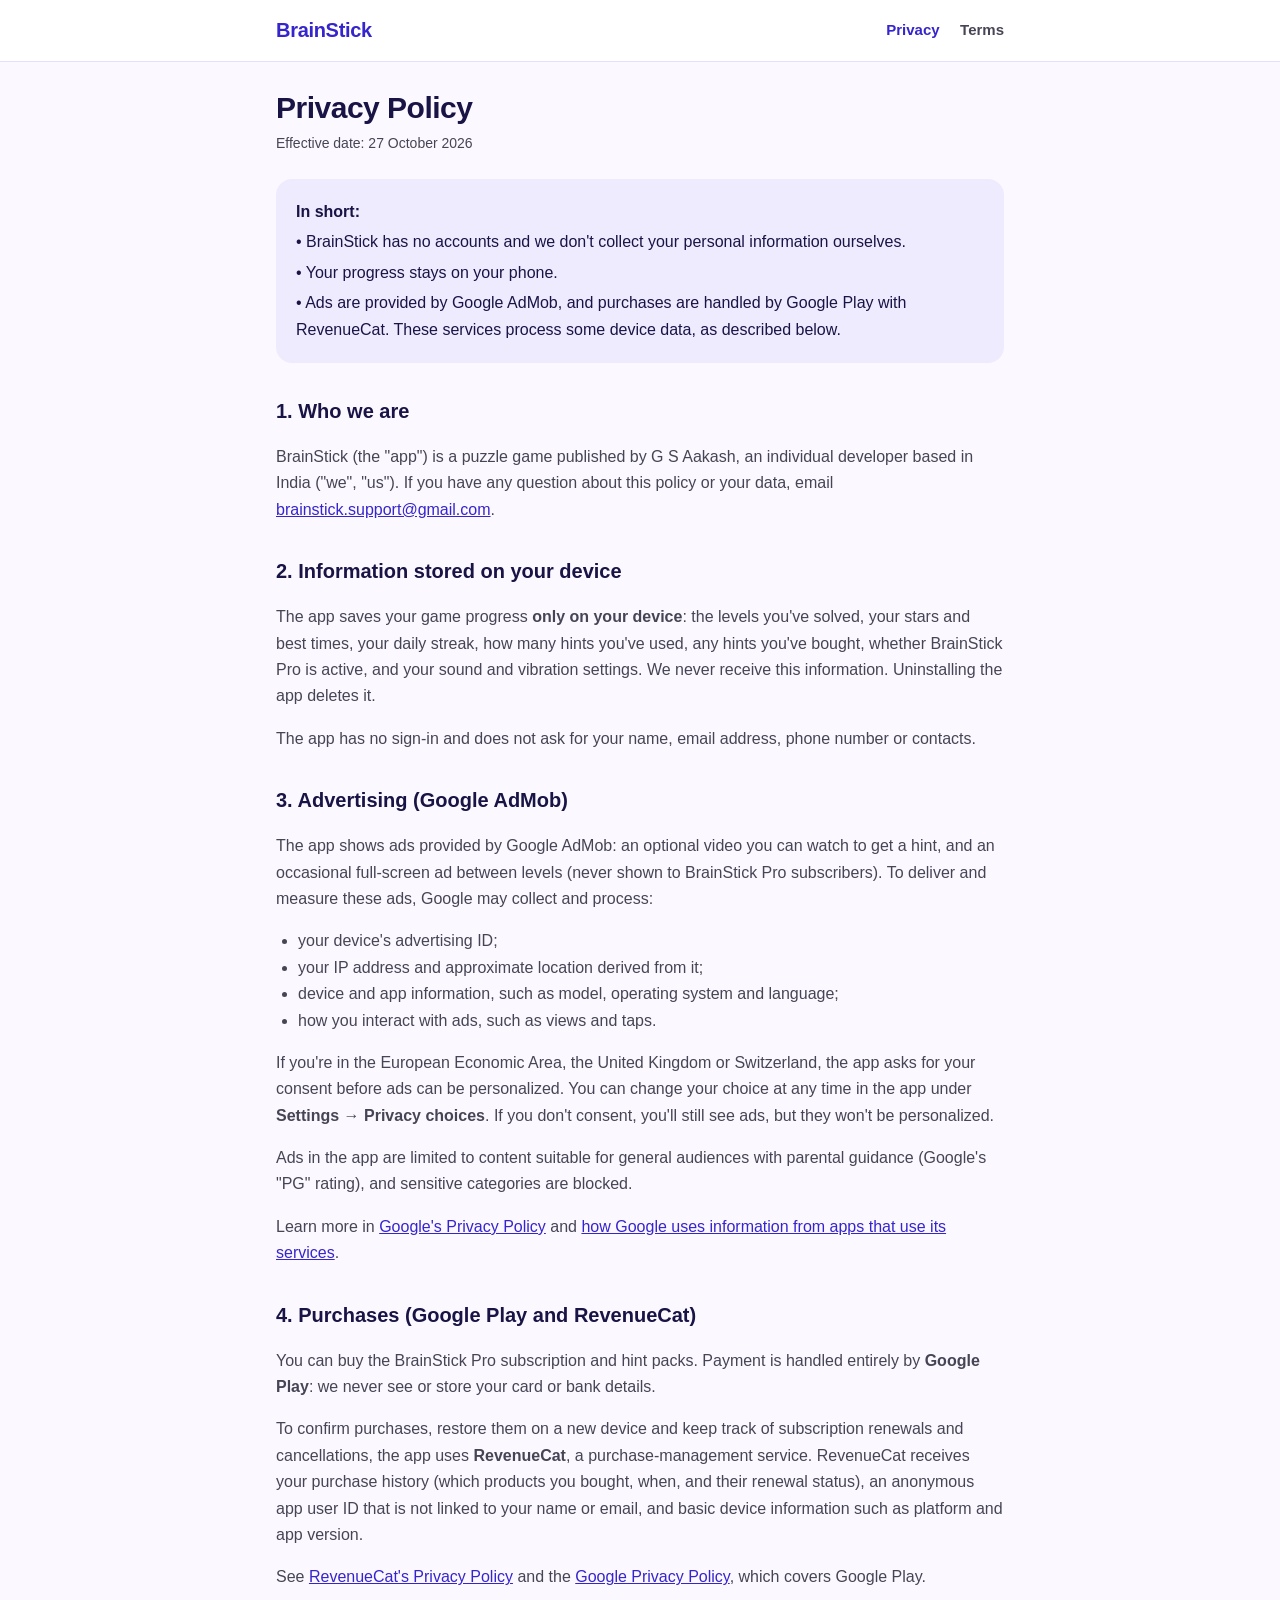
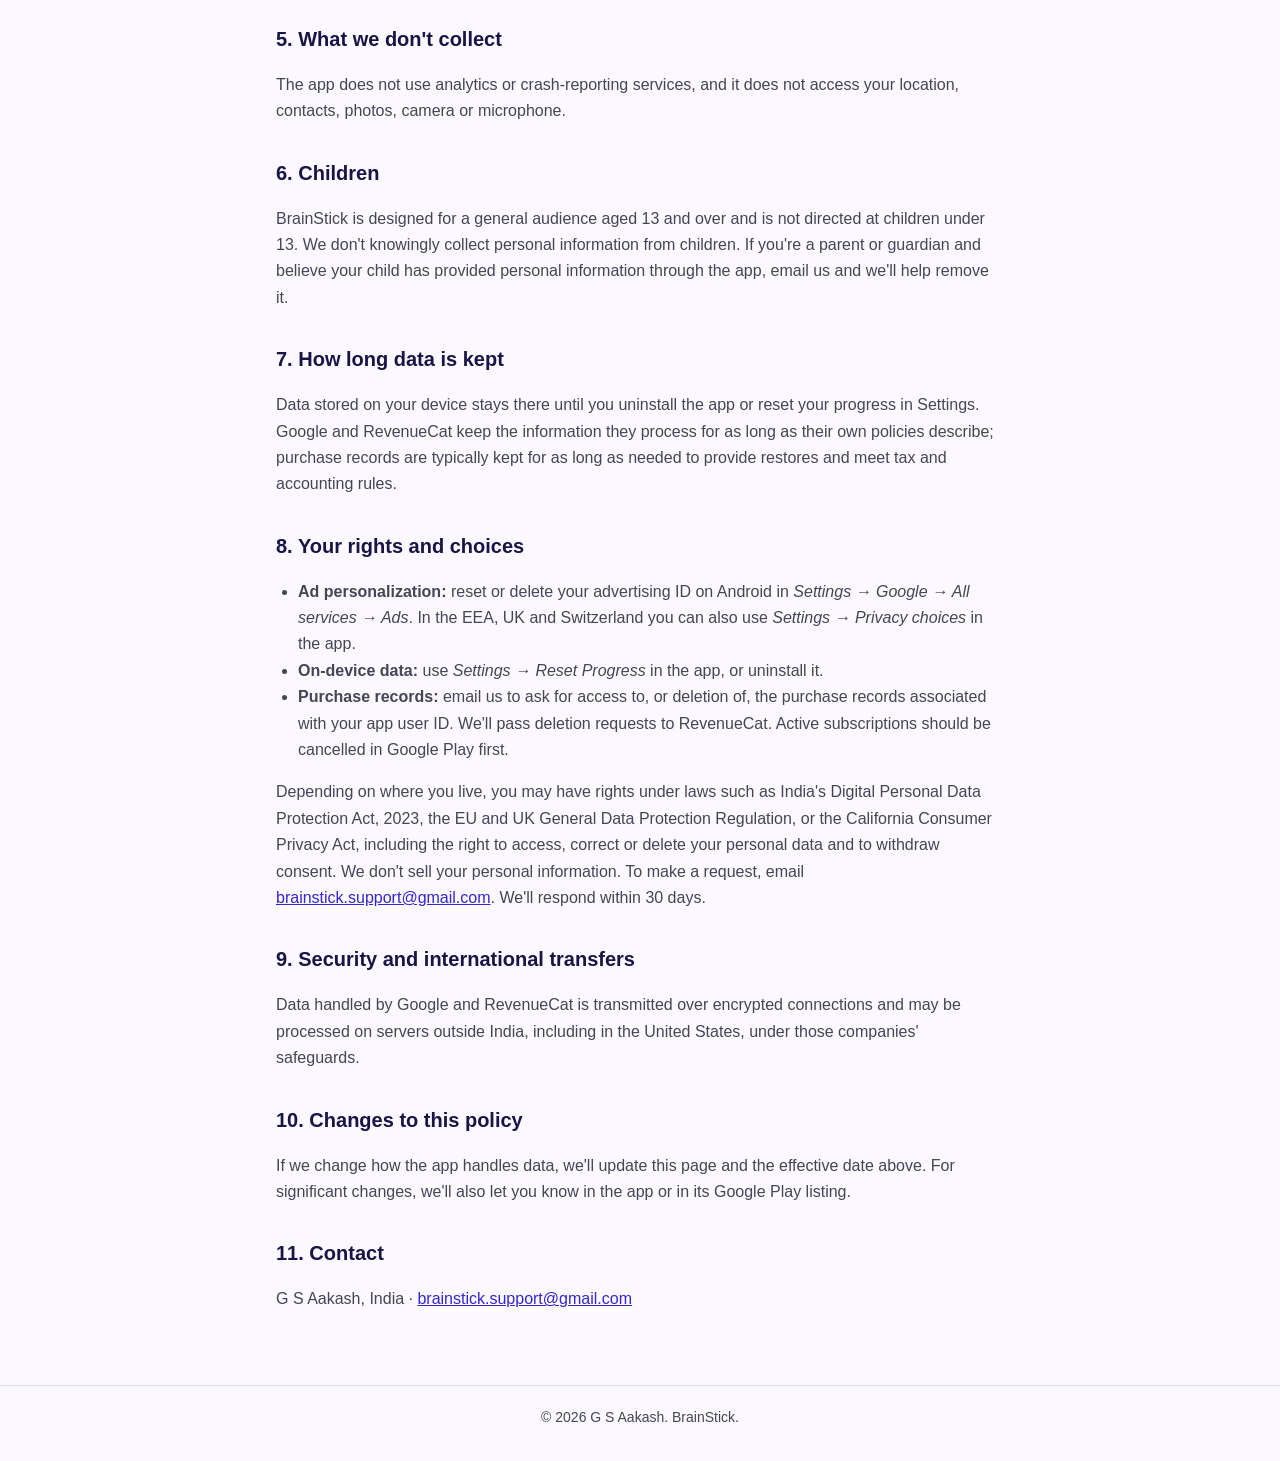
==== privacy.html @ b2e9b227 "Add files via upload" ====
<!doctype html>
<!--
  Template written to match how the BrainStick app works (on-device storage, AdMob, RevenueCat).
  It is not legal advice: review it, and update it whenever the app starts using new services or data.
-->
<html lang="en">
  <head>
    <meta charset="utf-8" />
    <meta name="viewport" content="width=device-width, initial-scale=1" />
    <title>Privacy Policy · BrainStick</title>
    <meta name="description" content="How the BrainStick game handles your data." />
    <link rel="stylesheet" href="style.css" />
  </head>
  <body>
    <header>
      <div class="bar">
        <a class="brand" href="./">BrainStick</a>
        <nav>
          <a href="privacy.html" aria-current="page">Privacy</a>
          <a href="terms.html">Terms</a>
        </nav>
      </div>
    </header>

    <main>
      <h1>Privacy Policy</h1>
      <p class="meta">Effective date: 27 October 2026</p>

      <div class="summary">
        <p><strong>In short:</strong></p>
        <p>• BrainStick has no accounts and we don't collect your personal information ourselves.</p>
        <p>• Your progress stays on your phone.</p>
        <p>• Ads are provided by Google AdMob, and purchases are handled by Google Play with RevenueCat. These services process some device data, as described below.</p>
      </div>

      <h2>1. Who we are</h2>
      <p>
        BrainStick (the "app") is a puzzle game published by G S Aakash, an individual developer based in India
        ("we", "us"). If you have any question about this policy or your data, email
        <a href="mailto:brainstick.support@gmail.com">brainstick.support@gmail.com</a>.
      </p>

      <h2>2. Information stored on your device</h2>
      <p>
        The app saves your game progress <strong>only on your device</strong>: the levels you've solved, your stars and
        best times, your daily streak, how many hints you've used, any hints you've bought, whether BrainStick Pro is
        active, and your sound and vibration settings. We never receive this information. Uninstalling the app deletes
        it.
      </p>
      <p>The app has no sign-in and does not ask for your name, email address, phone number or contacts.</p>

      <h2>3. Advertising (Google AdMob)</h2>
      <p>
        The app shows ads provided by Google AdMob: an optional video you can watch to get a hint, and an occasional
        full-screen ad between levels (never shown to BrainStick Pro subscribers). To deliver and measure these ads,
        Google may collect and process:
      </p>
      <ul>
        <li>your device's advertising ID;</li>
        <li>your IP address and approximate location derived from it;</li>
        <li>device and app information, such as model, operating system and language;</li>
        <li>how you interact with ads, such as views and taps.</li>
      </ul>
      <p>
        If you're in the European Economic Area, the United Kingdom or Switzerland, the app asks for your consent
        before ads can be personalized. You can change your choice at any time in the app under
        <strong>Settings → Privacy choices</strong>. If you don't consent, you'll still see ads, but they won't be
        personalized.
      </p>
      <p>
        Ads in the app are limited to content suitable for general audiences with parental guidance (Google's "PG"
        rating), and sensitive categories are blocked.
      </p>
      <p>
        Learn more in <a href="https://policies.google.com/privacy" rel="noopener">Google's Privacy Policy</a> and
        <a href="https://policies.google.com/technologies/partner-sites" rel="noopener">how Google uses information from
        apps that use its services</a>.
      </p>

      <h2>4. Purchases (Google Play and RevenueCat)</h2>
      <p>
        You can buy the BrainStick Pro subscription and hint packs. Payment is handled entirely by
        <strong>Google Play</strong>: we never see or store your card or bank details.
      </p>
      <p>
        To confirm purchases, restore them on a new device and keep track of subscription renewals and cancellations,
        the app uses <strong>RevenueCat</strong>, a purchase-management service. RevenueCat receives your purchase
        history (which products you bought, when, and their renewal status), an anonymous app user ID that is not
        linked to your name or email, and basic device information such as platform and app version.
      </p>
      <p>
        See <a href="https://www.revenuecat.com/privacy/" rel="noopener">RevenueCat's Privacy Policy</a> and the
        <a href="https://policies.google.com/privacy" rel="noopener">Google Privacy Policy</a>, which covers Google
        Play.
      </p>

      <h2>5. What we don't collect</h2>
      <p>
        The app does not use analytics or crash-reporting services, and it does not access your location, contacts,
        photos, camera or microphone.
      </p>

      <h2>6. Children</h2>
      <p>
        BrainStick is designed for a general audience aged 13 and over and is not directed at children under 13. We
        don't knowingly collect personal information from children. If you're a parent or guardian and believe your
        child has provided personal information through the app, email us and we'll help remove it.
      </p>

      <h2>7. How long data is kept</h2>
      <p>
        Data stored on your device stays there until you uninstall the app or reset your progress in Settings.
        Google and RevenueCat keep the information they process for as long as their own policies describe; purchase
        records are typically kept for as long as needed to provide restores and meet tax and accounting rules.
      </p>

      <h2>8. Your rights and choices</h2>
      <ul>
        <li>
          <strong>Ad personalization:</strong> reset or delete your advertising ID on Android in
          <em>Settings → Google → All services → Ads</em>. In the EEA, UK and Switzerland you can also use
          <em>Settings → Privacy choices</em> in the app.
        </li>
        <li><strong>On-device data:</strong> use <em>Settings → Reset Progress</em> in the app, or uninstall it.</li>
        <li>
          <strong>Purchase records:</strong> email us to ask for access to, or deletion of, the purchase records
          associated with your app user ID. We'll pass deletion requests to RevenueCat. Active subscriptions should be
          cancelled in Google Play first.
        </li>
      </ul>
      <p>
        Depending on where you live, you may have rights under laws such as India's Digital Personal Data Protection
        Act, 2023, the EU and UK General Data Protection Regulation, or the California Consumer Privacy Act, including
        the right to access, correct or delete your personal data and to withdraw consent. We don't sell your personal
        information. To make a request, email <a href="mailto:brainstick.support@gmail.com">brainstick.support@gmail.com</a>. We'll respond
        within 30 days.
      </p>

      <h2>9. Security and international transfers</h2>
      <p>
        Data handled by Google and RevenueCat is transmitted over encrypted connections and may be processed on servers
        outside India, including in the United States, under those companies' safeguards.
      </p>

      <h2>10. Changes to this policy</h2>
      <p>
        If we change how the app handles data, we'll update this page and the effective date above. For significant
        changes, we'll also let you know in the app or in its Google Play listing.
      </p>

      <h2>11. Contact</h2>
      <p>
        G S Aakash, India · <a href="mailto:brainstick.support@gmail.com">brainstick.support@gmail.com</a>
      </p>
    </main>

    <footer>© 2026 G S Aakash. BrainStick.</footer>
  </body>
</html>
---- style.css ----
:root {
  --canvas: #fcf8ff;
  --surface: #ffffff;
  --primary: #3525cd;
  --primary-soft: #efebff;
  --text: #181445;
  --text-muted: #464555;
  --border: #e3dfff;
}

* {
  box-sizing: border-box;
}

body {
  margin: 0;
  background: var(--canvas);
  color: var(--text);
  font-family: -apple-system, BlinkMacSystemFont, 'Segoe UI', Roboto, 'Helvetica Neue', Arial, sans-serif;
  font-size: 16px;
  line-height: 1.65;
}

header {
  background: var(--surface);
  border-bottom: 1px solid var(--border);
}

.bar {
  max-width: 760px;
  margin: 0 auto;
  padding: 14px 16px;
  display: flex;
  align-items: center;
  justify-content: space-between;
  gap: 12px;
  flex-wrap: wrap;
}

.brand {
  font-weight: 800;
  font-size: 20px;
  color: var(--primary);
  text-decoration: none;
  letter-spacing: -0.3px;
}

nav a {
  color: var(--text-muted);
  text-decoration: none;
  margin-left: 16px;
  font-weight: 600;
  font-size: 15px;
}

nav a:first-child {
  margin-left: 0;
}

nav a:hover,
nav a[aria-current='page'] {
  color: var(--primary);
}

main {
  max-width: 760px;
  margin: 0 auto;
  padding: 28px 16px 56px;
}

h1 {
  font-size: 30px;
  line-height: 1.2;
  margin: 0 0 6px;
  letter-spacing: -0.5px;
}

h2 {
  font-size: 20px;
  margin: 32px 0 8px;
}

h3 {
  font-size: 17px;
  margin: 20px 0 4px;
}

p,
li {
  color: var(--text-muted);
}

ul {
  padding-left: 22px;
}

a {
  color: var(--primary);
}

.meta {
  color: var(--text-muted);
  font-size: 14px;
  margin: 0 0 24px;
}

.card {
  background: var(--surface);
  border: 1px solid var(--border);
  border-radius: 16px;
  padding: 18px 20px;
  margin: 20px 0;
}

.summary {
  background: var(--primary-soft);
  border-radius: 16px;
  padding: 16px 20px;
  margin: 0 0 8px;
}

.summary p {
  margin: 4px 0;
  color: var(--text);
}

.hero {
  text-align: center;
  padding: 24px 0 8px;
}

.hero h1 {
  font-size: 40px;
  color: var(--primary);
}

.hero p {
  font-size: 18px;
}

.links {
  display: flex;
  gap: 12px;
  justify-content: center;
  flex-wrap: wrap;
  margin: 24px 0;
}

.button {
  display: inline-block;
  background: var(--primary);
  color: #ffffff;
  text-decoration: none;
  font-weight: 700;
  padding: 12px 22px;
  border-radius: 999px;
}

.button.secondary {
  background: var(--surface);
  color: var(--primary);
  border: 1.5px solid var(--primary);
}

footer {
  border-top: 1px solid var(--border);
  text-align: center;
  padding: 20px 16px 32px;
  font-size: 14px;
  color: var(--text-muted);
}
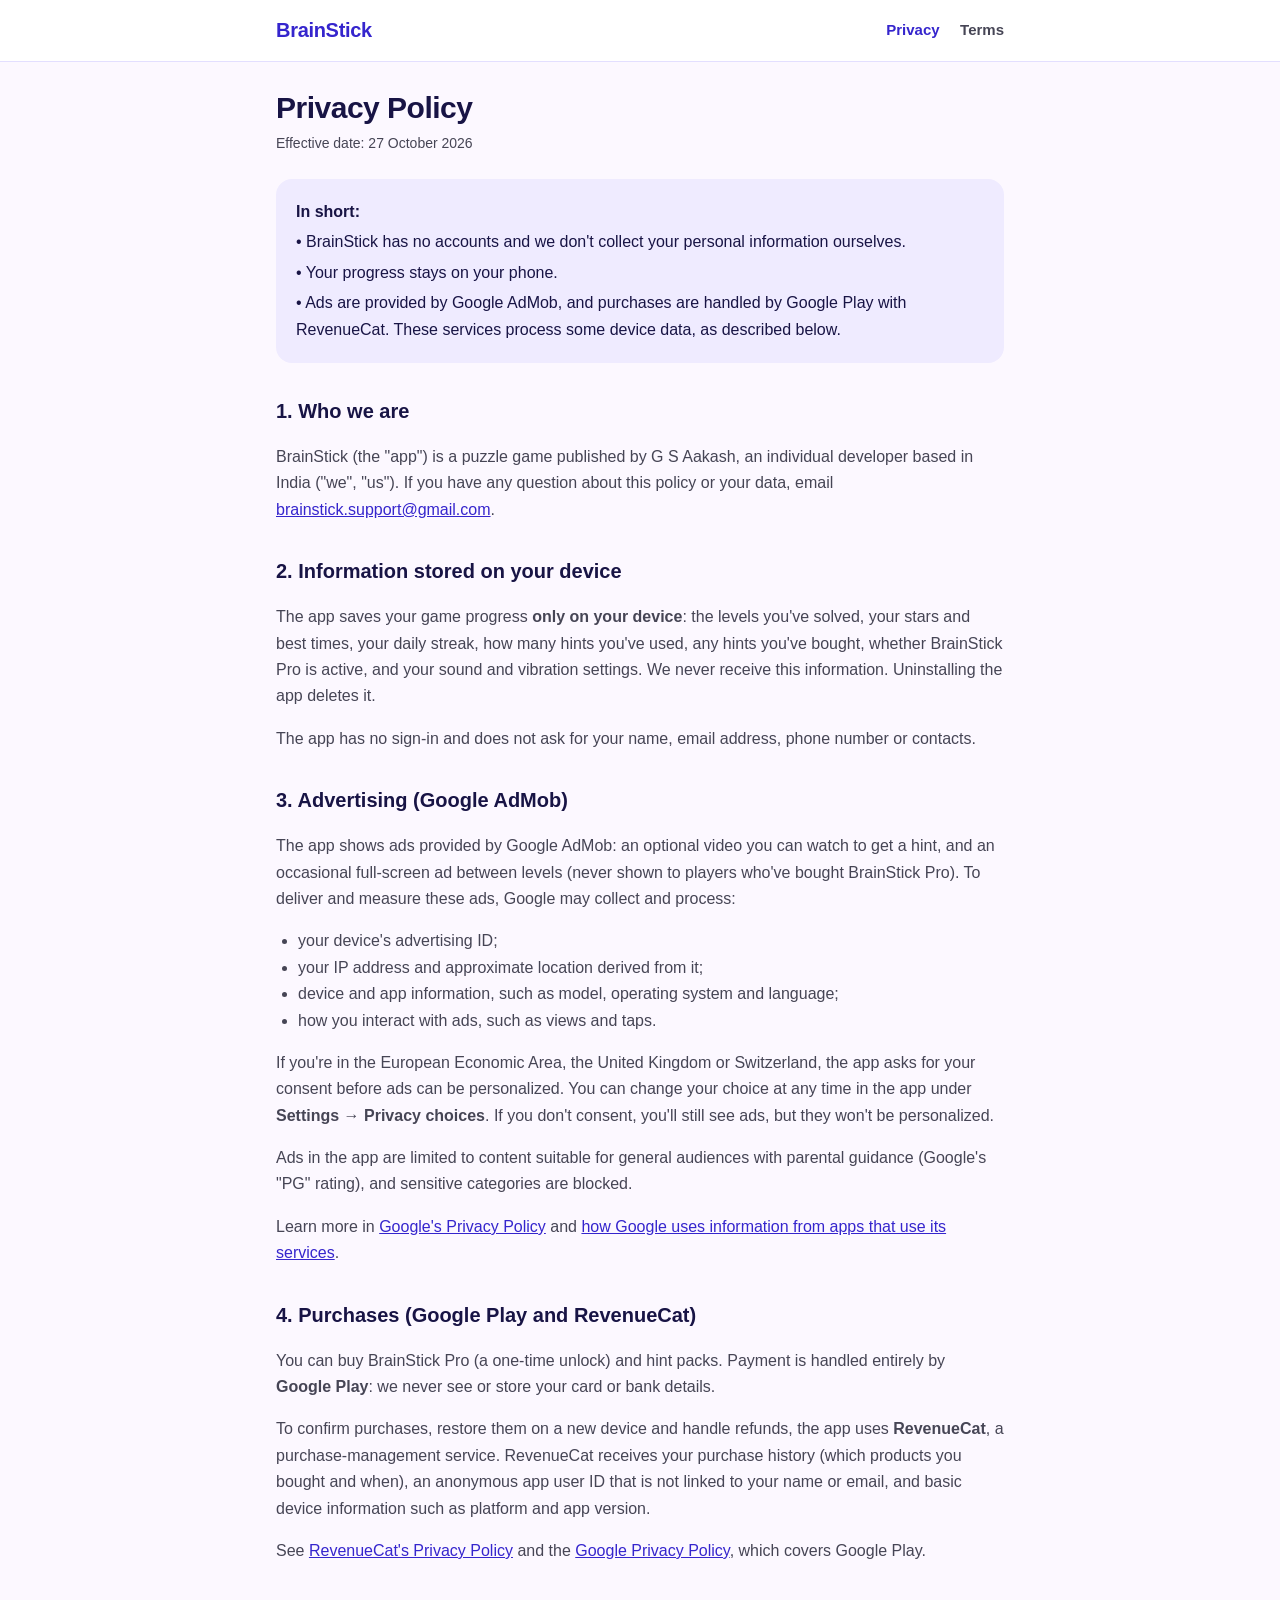
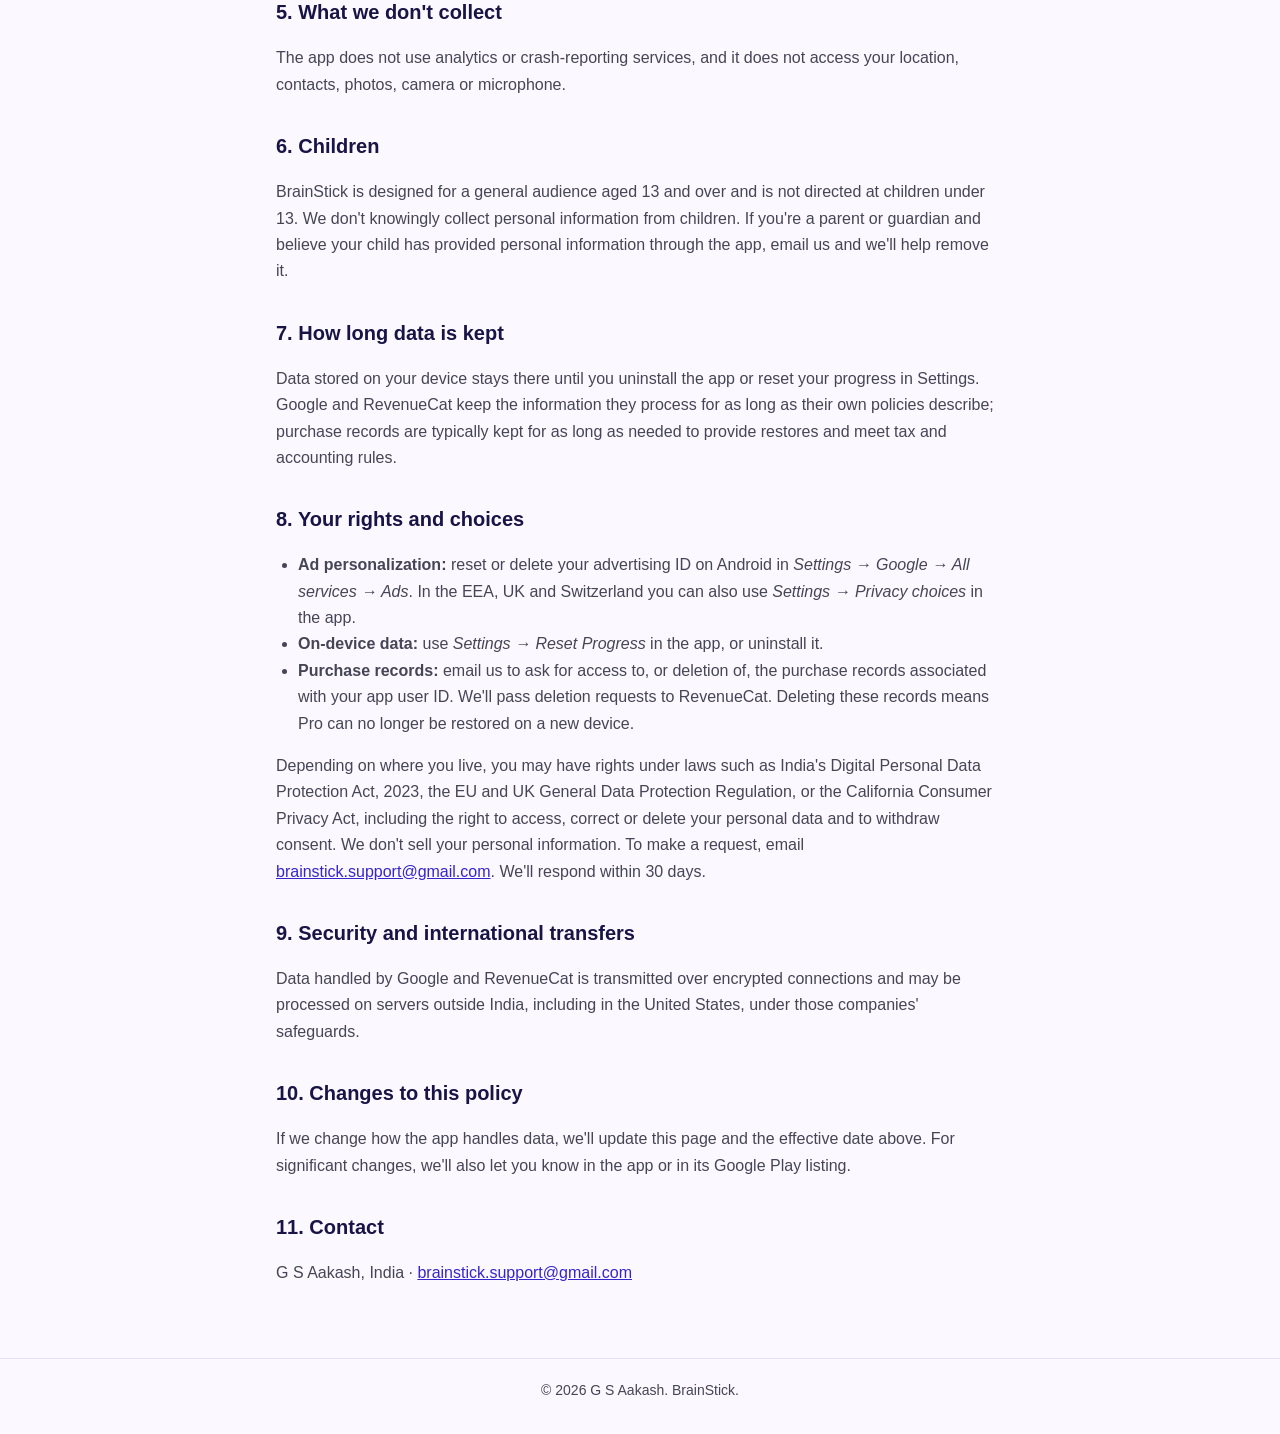
==== commit e8ed59b8: "Pro is now a one-time purchase: update terms, privacy and home page" ====
--- a/privacy.html
+++ b/privacy.html
@@ -52,7 +52,7 @@
       <h2>3. Advertising (Google AdMob)</h2>
       <p>
         The app shows ads provided by Google AdMob: an optional video you can watch to get a hint, and an occasional
-        full-screen ad between levels (never shown to BrainStick Pro subscribers). To deliver and measure these ads,
+        full-screen ad between levels (never shown to players who've bought BrainStick Pro). To deliver and measure these ads,
         Google may collect and process:
       </p>
       <ul>
@@ -79,13 +79,13 @@
 
       <h2>4. Purchases (Google Play and RevenueCat)</h2>
       <p>
-        You can buy the BrainStick Pro subscription and hint packs. Payment is handled entirely by
+        You can buy BrainStick Pro (a one-time unlock) and hint packs. Payment is handled entirely by
         <strong>Google Play</strong>: we never see or store your card or bank details.
       </p>
       <p>
-        To confirm purchases, restore them on a new device and keep track of subscription renewals and cancellations,
+        To confirm purchases, restore them on a new device and handle refunds,
         the app uses <strong>RevenueCat</strong>, a purchase-management service. RevenueCat receives your purchase
-        history (which products you bought, when, and their renewal status), an anonymous app user ID that is not
+        history (which products you bought and when), an anonymous app user ID that is not
         linked to your name or email, and basic device information such as platform and app version.
       </p>
       <p>
@@ -124,8 +124,8 @@
         <li><strong>On-device data:</strong> use <em>Settings → Reset Progress</em> in the app, or uninstall it.</li>
         <li>
           <strong>Purchase records:</strong> email us to ask for access to, or deletion of, the purchase records
-          associated with your app user ID. We'll pass deletion requests to RevenueCat. Active subscriptions should be
-          cancelled in Google Play first.
+          associated with your app user ID. We'll pass deletion requests to RevenueCat. Deleting these records means
+          Pro can no longer be restored on a new device.
         </li>
       </ul>
       <p>
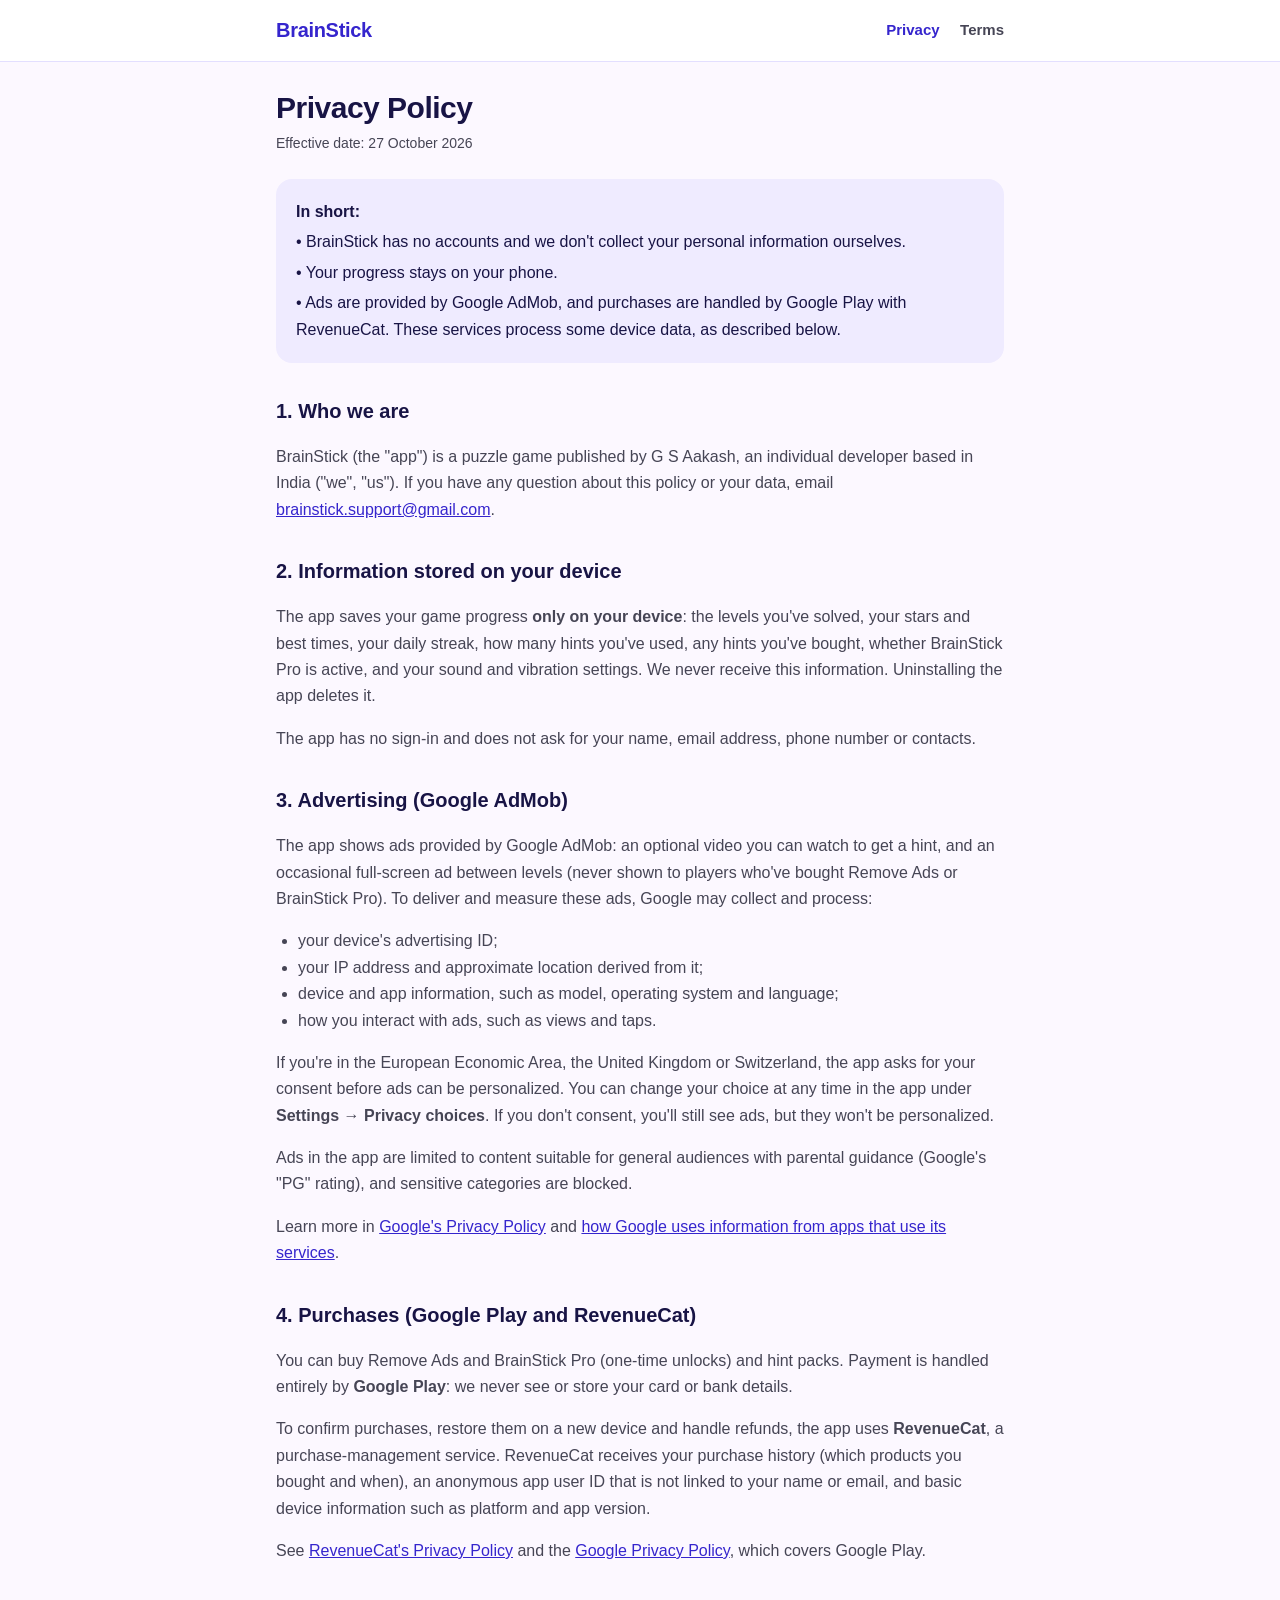
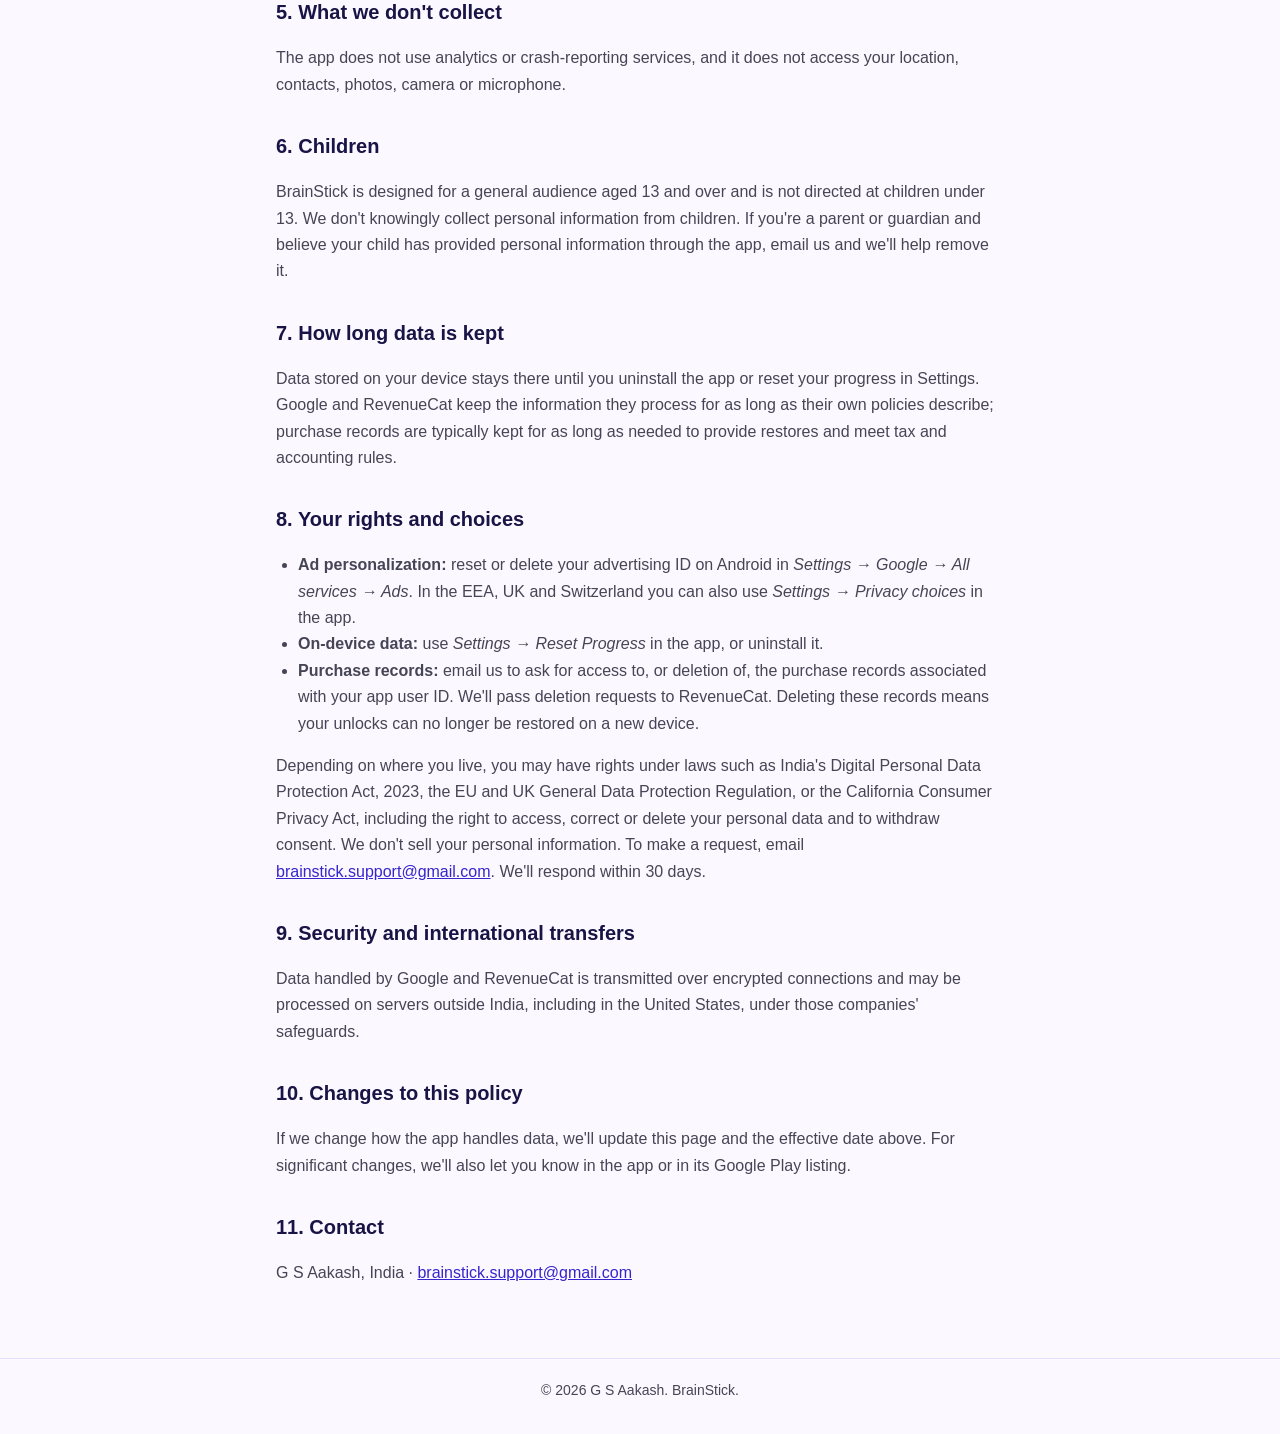
==== commit 41d08877: "Add Remove Ads to the terms, privacy policy and home page" ====
--- a/privacy.html
+++ b/privacy.html
@@ -52,7 +52,7 @@
       <h2>3. Advertising (Google AdMob)</h2>
       <p>
         The app shows ads provided by Google AdMob: an optional video you can watch to get a hint, and an occasional
-        full-screen ad between levels (never shown to players who've bought BrainStick Pro). To deliver and measure these ads,
+        full-screen ad between levels (never shown to players who've bought Remove Ads or BrainStick Pro). To deliver and measure these ads,
         Google may collect and process:
       </p>
       <ul>
@@ -79,7 +79,7 @@
 
       <h2>4. Purchases (Google Play and RevenueCat)</h2>
       <p>
-        You can buy BrainStick Pro (a one-time unlock) and hint packs. Payment is handled entirely by
+        You can buy Remove Ads and BrainStick Pro (one-time unlocks) and hint packs. Payment is handled entirely by
         <strong>Google Play</strong>: we never see or store your card or bank details.
       </p>
       <p>
@@ -125,7 +125,7 @@
         <li>
           <strong>Purchase records:</strong> email us to ask for access to, or deletion of, the purchase records
           associated with your app user ID. We'll pass deletion requests to RevenueCat. Deleting these records means
-          Pro can no longer be restored on a new device.
+          your unlocks can no longer be restored on a new device.
         </li>
       </ul>
       <p>
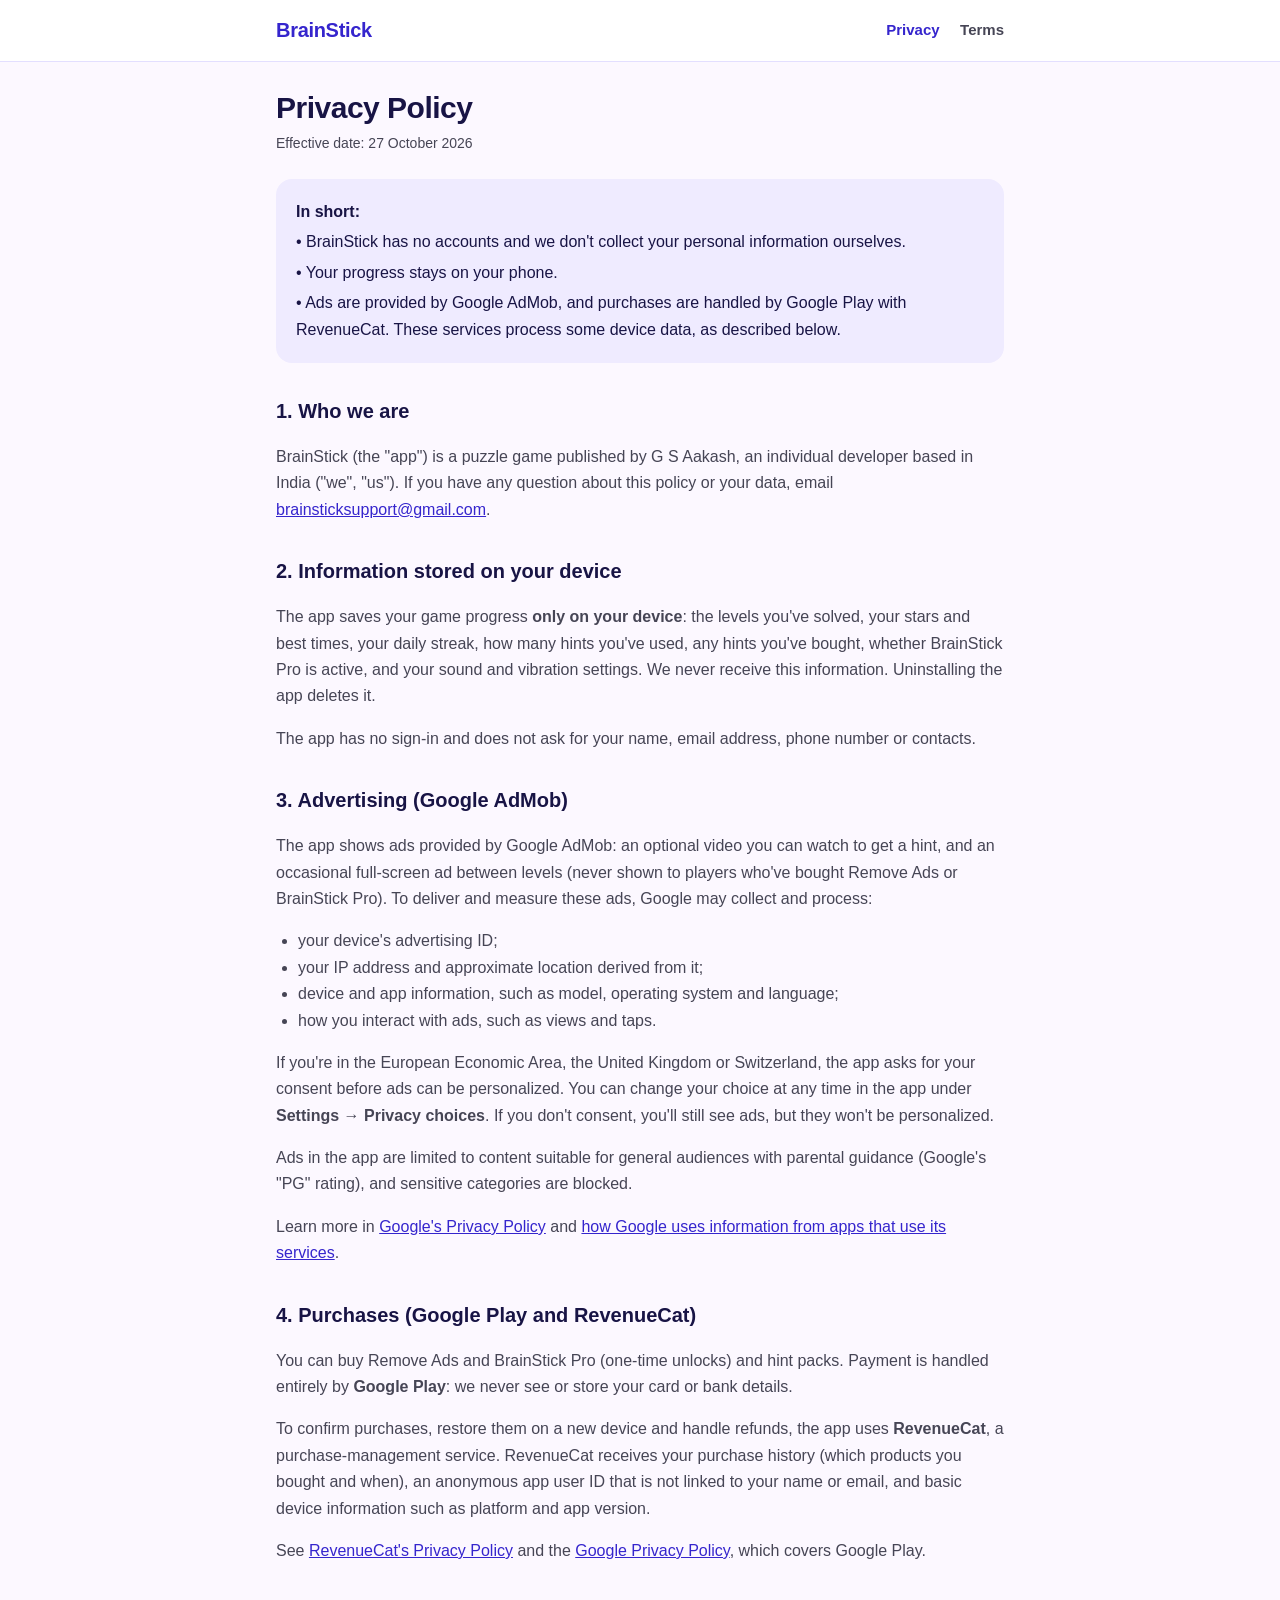
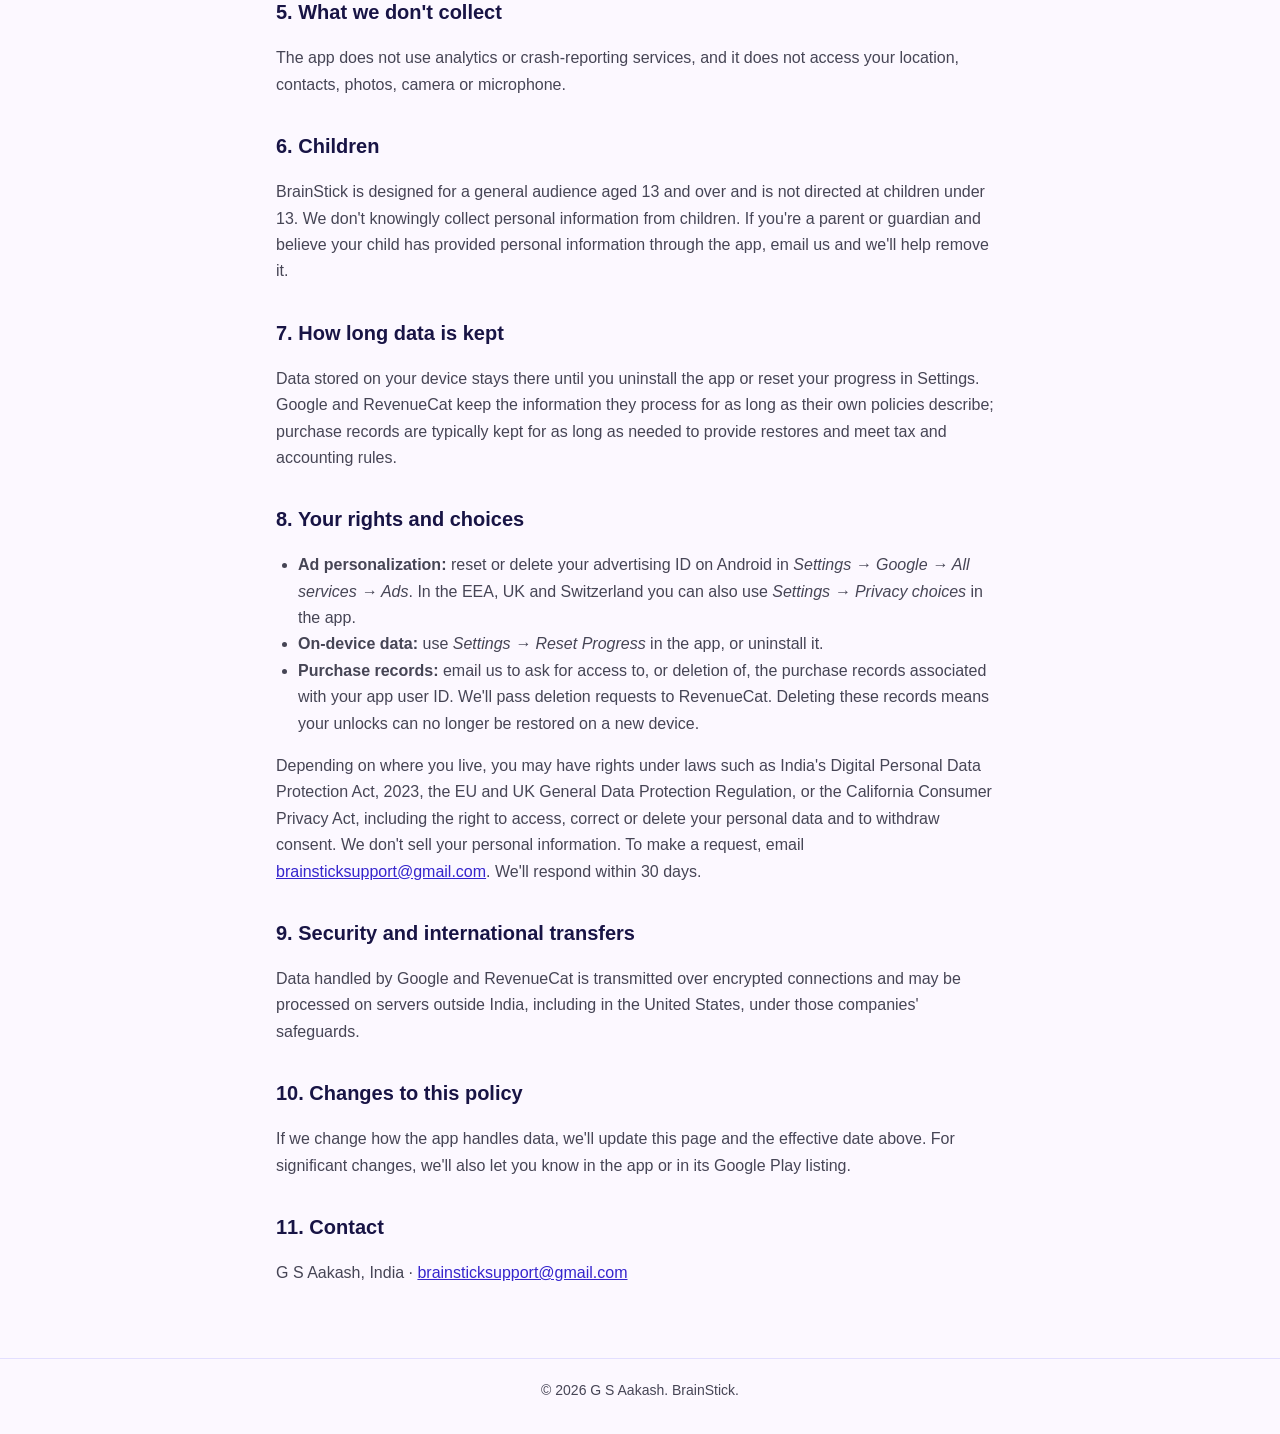
==== commit 4deaf981: "Support email is now brainsticksupport@gmail.com" ====
--- a/privacy.html
+++ b/privacy.html
@@ -37,7 +37,7 @@
       <p>
         BrainStick (the "app") is a puzzle game published by G S Aakash, an individual developer based in India
         ("we", "us"). If you have any question about this policy or your data, email
-        <a href="mailto:brainstick.support@gmail.com">brainstick.support@gmail.com</a>.
+        <a href="mailto:brainsticksupport@gmail.com">brainsticksupport@gmail.com</a>.
       </p>
 
       <h2>2. Information stored on your device</h2>
@@ -132,7 +132,7 @@
         Depending on where you live, you may have rights under laws such as India's Digital Personal Data Protection
         Act, 2023, the EU and UK General Data Protection Regulation, or the California Consumer Privacy Act, including
         the right to access, correct or delete your personal data and to withdraw consent. We don't sell your personal
-        information. To make a request, email <a href="mailto:brainstick.support@gmail.com">brainstick.support@gmail.com</a>. We'll respond
+        information. To make a request, email <a href="mailto:brainsticksupport@gmail.com">brainsticksupport@gmail.com</a>. We'll respond
         within 30 days.
       </p>
 
@@ -150,7 +150,7 @@
 
       <h2>11. Contact</h2>
       <p>
-        G S Aakash, India · <a href="mailto:brainstick.support@gmail.com">brainstick.support@gmail.com</a>
+        G S Aakash, India · <a href="mailto:brainsticksupport@gmail.com">brainsticksupport@gmail.com</a>
       </p>
     </main>
 
